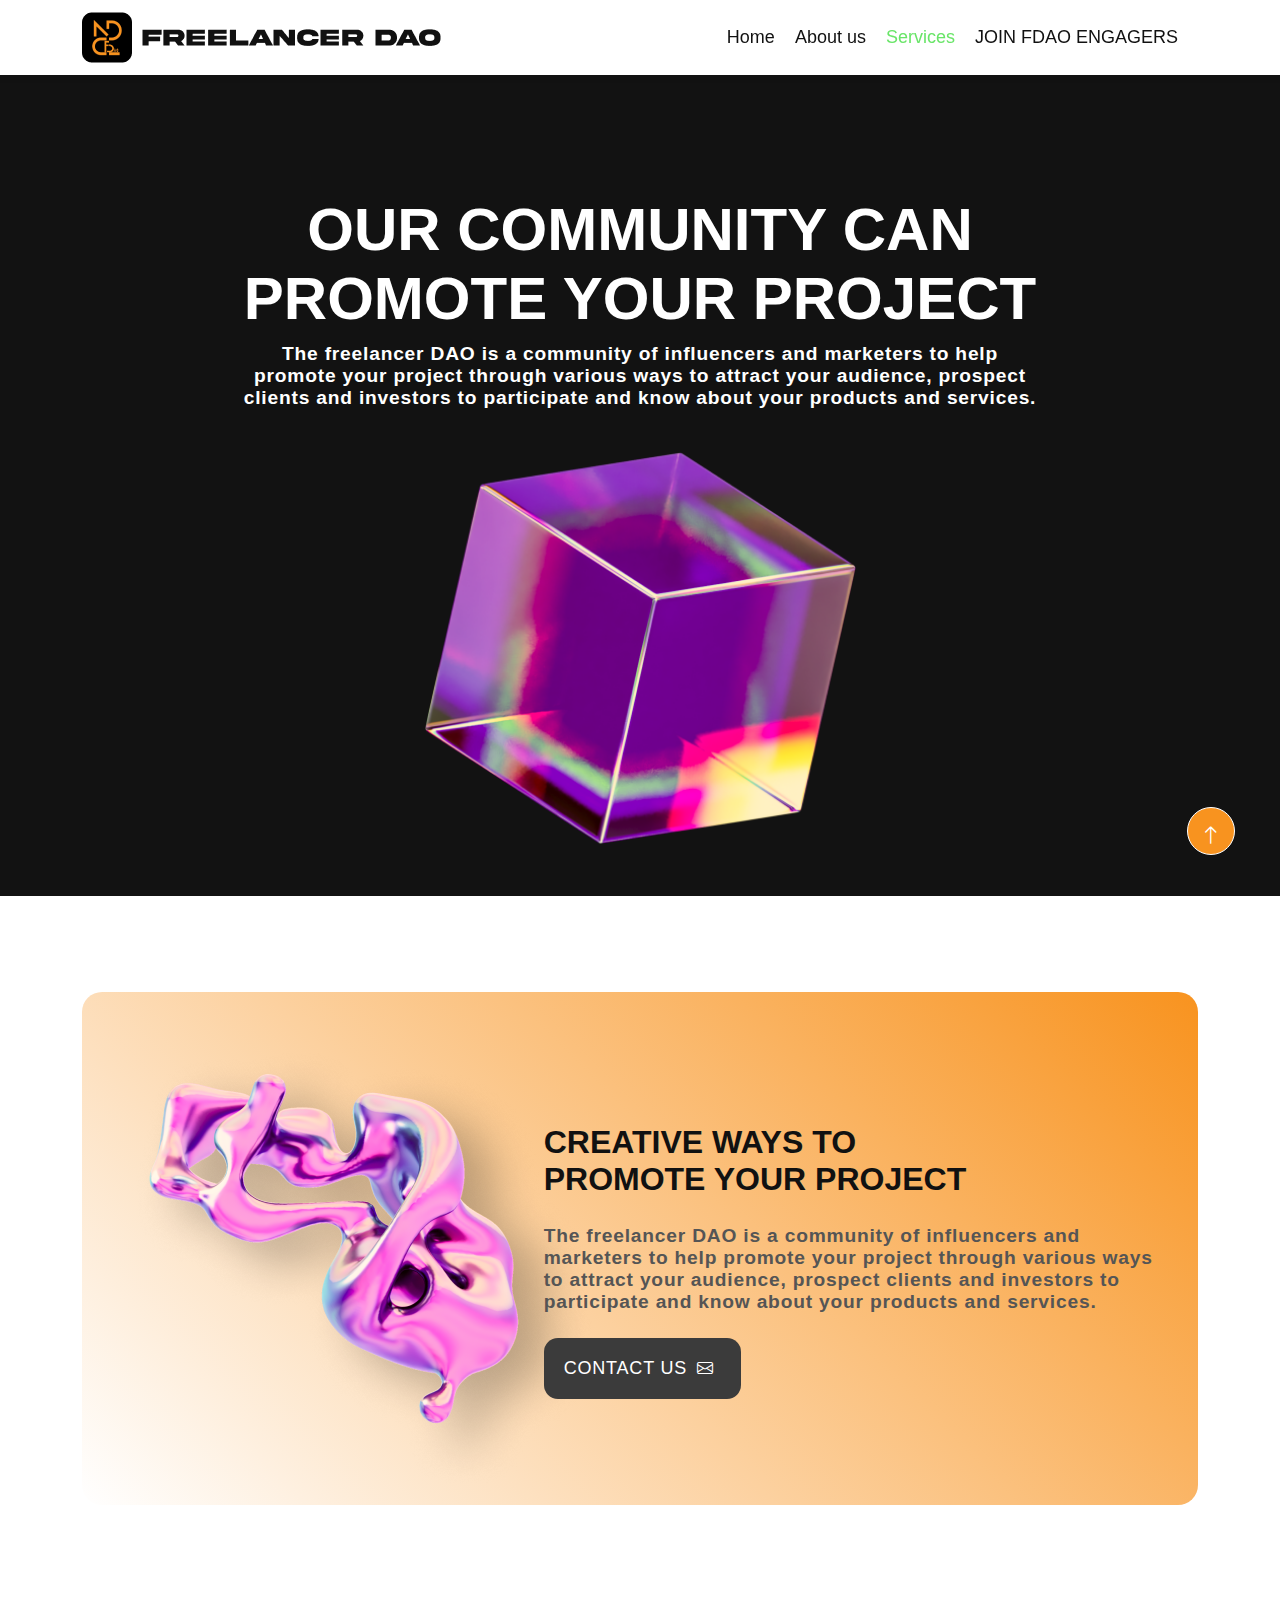
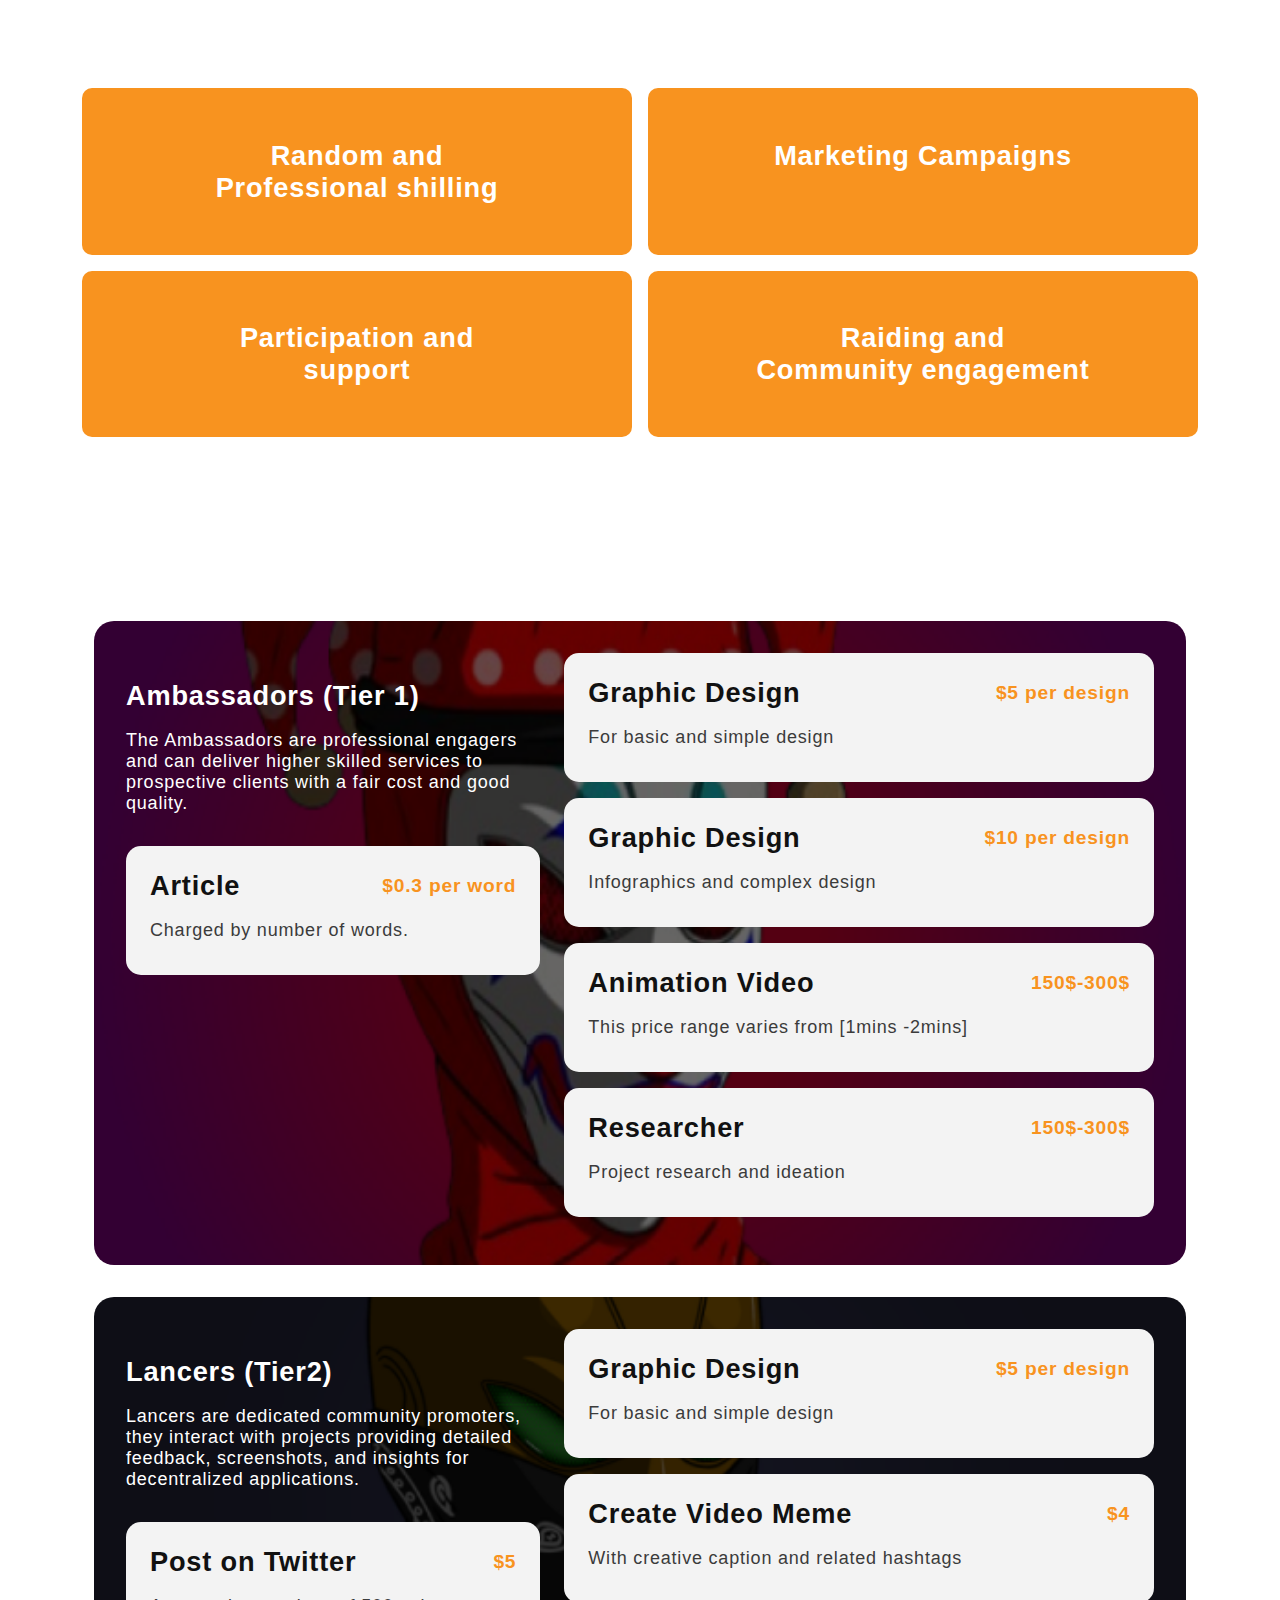
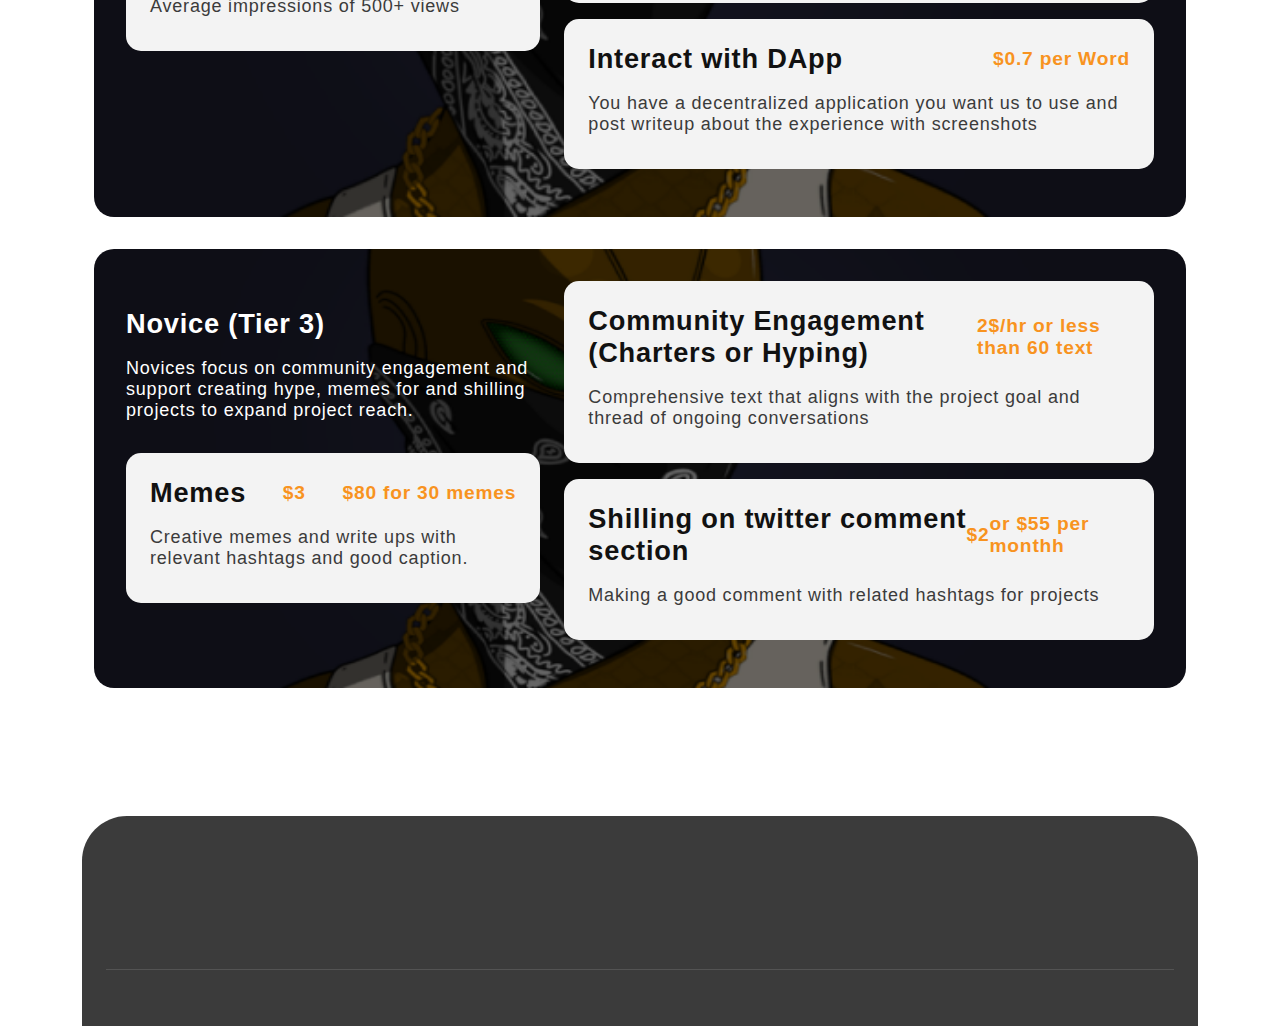
==== services.html @ 17344876 "Initial commit" ====
<!DOCTYPE html>
<html lang="en">
    <head>
        <meta charset="utf-8">
        <title>FDAO NEAR</title>
        <meta content="width=device-width, initial-scale=1.0" name="viewport">
        <meta content="" name="keywords">
        <meta content="" name="description">
    
        <!-- Favicon -->
        <link href="img/favicon.ico" rel="icon">
    
        <!-- Google Web Fonts -->
        <link rel="preconnect" href="https://fonts.googleapis.com">
        <link rel="preconnect" href="https://fonts.gstatic.com" crossorigin>
        <link href="https://cdnjs.cloudflare.com/ajax/libs/font-awesome/5.10.0/css/all.min.css" rel="stylesheet">
        <link href="https://cdn.jsdelivr.net/npm/bootstrap-icons@1.4.1/font/bootstrap-icons.css" rel="stylesheet">
        <link href="lib/animate/animate.min.css" rel="stylesheet">
        <link href="lib/owlcarousel/assets/owl.carousel.min.css" rel="stylesheet">
        <link href="css/bootstrap.min.css" rel="stylesheet">
        <link href="css/style.css" rel="stylesheet">

        <style>

    </style>
</head>
<body>

    <!-- Spinner Start -->
    <div id="spinner"
        class="show bg-white position-fixed translate-middle w-100 vh-100 top-50 start-50 d-flex align-items-center justify-content-center">
        <div class="spinner-grow custom-spinner" style="width: 3rem; height: 3rem;" role="status">
        </div>
    </div>
    <!-- Spinner End -->

    <!-- Navbar Start -->
    <div class="container-fluid sticky-top">
        <div class="container">
            <nav class="navbar navbar-expand-lg navbar-dark p-0">
                <div class="logo-img">
                    <img src="img/logo.png" alt="FDAO logo">
                </div>
                <button type="button" class="navbar-toggler ms-auto me-0" data-bs-toggle="collapse" data-bs-target="#navbarCollapse">
                    <i class="bi bi-list"></i> <!-- Bootstrap icon for the mobile menu -->
                </button>                
                <div class="collapse navbar-collapse" id="navbarCollapse">
                    <div class="navbar-nav ms-auto">
                        <a href="index.html" class="nav-item nav-link">Home</a>
                        <a href="about.html" class="nav-item nav-link">About us</a>
                        <a href="services.html" class="nav-item nav-link active">Services</a>
                        <a href="https://docs.google.com/forms/d/e/1FAIpQLSdF_F1b4ozkU90hA4HeN0qB0PHYrg2vzZUc6NJ2xnMihj66JA/viewform?usp=pp_url" target="_blank" class="nav-item nav-link">JOIN FDAO ENGAGERS</a>
                    </div>
                </div>
            </nav>
        </div>
    </div>
    <!-- Navbar End -->

   <!-- section  starts -->

    <div class="serv-section">
        <div class="container">
            <h1 class="serv-title">OUR COMMUNITY CAN<br>PROMOTE YOUR PROJECT</h1>
            <h4 class="serv-subtitle">The freelancer DAO is a community of influencers and marketers to help promote your project through various ways to attract your audience, prospect clients and investors to participate and know about your products and services.</h4>
            <img src="img/cube.png" alt="Floating Cube" class="floating-cube">
        </div>
    </div>

    <section class="sectionmr">
    <div class="container">
        <div class="service-card">
            <div class="braxr row align-items-center">
                <div class="col-md-4">
                    <img src="img/creative.png" alt="Creative Ways" class="service-icon">
                </div>
                <div class="col-md-7">
                    <h2>CREATIVE WAYS TO<br>PROMOTE YOUR PROJECT</h2>
                    <h4>The freelancer DAO is a community of influencers and marketers to help promote your project through various ways to attract your audience, prospect clients and investors to participate and know about your products and services.</h4>
                    <a href="https://t.me/+amyuPhYNlHI0MmFk" target="_blank" class="follow-btn">
                        <p>CONTACT US</p>
                        <i class="bi bi-envelope me-2"></i>
                    </a>
                </div>
            </div>
        </div>

        <div class="wow fadeIn mb-3" data-wow-delay="0.1s" style="max-width: 500px;">
            <h2 class="section-title">SERVICES WE PROVIDE</h2>
        </div>
        
        <div class="services-grid">
            <div class="service-item">
                <h3>Random and<br>Professional shilling</h3>
            </div>
            <div class="service-item">
                <h3>Marketing Campaigns</h3>
            </div>
            <div class="service-item">
                <h3>Participation and<br>support</h3>
            </div>
            <div class="service-item">
                <h3>Raiding and<br>Community engagement</h3>
            </div>
        </div>

        
            <div class="container py-5">
                <div class="wow fadeIn mb-3" data-wow-delay="0.1s" style="max-width: 500px;">
                    <h2 class="section-title">OUR SERVICES</h2>
                </div>
                
                <!-- Tier 1 -->
                <div class="tier-card containerev">
                    <div class="row">
                        <div class="col-lg-5">
                            <h3 class="service-title">Ambassadors (Tier 1)</h3>
                            <p class="service-description">The Ambassadors are professional engagers and can deliver higher skilled services to prospective clients with a fair cost and good quality.</p>
                            
                            <div class="price-card">
                                <div class="price-title">
                                    <h3>Article</h3>
                                    <h4 class="price-amount">$0.3 per word</h4>
                                </div>
                                <p class="price-description">Charged by number of words.</p>
                            </div>
                        </div>

                        <div class="col-lg-7">
                            <div class="price-card">
                                <div class="price-title">
                                    <h3>Graphic Design</h3>
                                    <h4 class="price-amount">$5 per design</h4>
                                </div>
                                <p class="price-description">For basic and simple design</p>
                            </div>

                            <div class="price-card">
                                <div class="price-title">
                                    <h3>Graphic Design</h3>
                                    <h4 class="price-amount">$10 per design</h4>
                                </div>
                                <p class="price-description">Infographics and complex design</p>
                            </div>

                            <div class="price-card">
                                <div class="price-title">
                                    <h3>Animation Video</h3>
                                    <h4 class="price-amount">150$-300$</h4>
                                </div>
                                <p class="price-description">This price range varies from [1mins -2mins]</p>
                            </div>

                            <div class="price-card">
                                <div class="price-title">
                                    <h3>Researcher</h3>
                                    <h4 class="price-amount">150$-300$</h4>
                                </div>
                                <p class="price-description">Project research and ideation</p>
                            </div>
                            
                        </div>
                    </div>
                    <img src="img/ambassadorbg.png" alt="FDAO NFT" class="clown-mask">
                </div>

        
                <!-- Tier 2 -->
                <div class="tier-card containerev">
                    <div class="row">
                        <div class="col-lg-5">
                            <h3 class="service-title">Lancers (Tier2)</h3>
                            <p class="service-description">Lancers are dedicated community promoters, they interact with projects providing detailed feedback, screenshots, and insights for decentralized applications.</p>
                            <div class="price-card">
                                <div class="price-title">
                                    <h3>Post on Twitter</h3>
                                    <h4 class="price-amount">$5</h4>
                                </div>
                                <p class="price-description">Average impressions of 500+ views</p>
                            </div>
                        </div>

                        <div class="col-lg-7">
                            <div class="price-card">
                                <div class="price-title">
                                    <h3>Graphic Design</h3>
                                    <h4 class="price-amount">$5 per design</h4>
                                </div>
                                <p class="price-description">For basic and simple design</p>
                            </div>

                            <div class="price-card">
                                <div class="price-title">
                                    <h3>Create Video Meme</h3>
                                    <h4 class="price-amount">$4</h4>
                                </div>
                                <p class="price-description">With creative caption and related hashtags</p>
                            </div>

                            <div class="price-card">
                                <div class="price-title">
                                    <h3>Interact with DApp</h3>
                                    <h4 class="price-amount">$0.7 per Word</h4>
                                </div>
                                <p class="price-description">You have a decentralized application you want us to use and post writeup about the experience with screenshots</p>
                            </div>
                            
                        </div>
                    </div>
                    <img src="img/lancerbg.png" alt="FDAO NFT" class="clown-mask">
                </div>
            
        
                <!-- Tier 3 -->
                <div class="tier-card containerev">
                    <div class="row">
                        <div class="col-lg-5">
                            <h3 class="service-title">Novice (Tier 3)</h3>
                            <p class="service-description">Novices focus on community engagement and support creating hype, memes for and shilling projects to expand project reach.</p>
                            
                            <div class="price-card">
                                <div class="price-title">
                                    <h3>Memes</h3>
                                    <h4 class="price-amount">$3</h4>
                                    <h4 class="price-amount">$80 for 30 memes</h4>
                                </div>
                                <p class="price-description">Creative memes and write ups with relevant hashtags and good caption.</p>
                            </div>
                        </div>

                        <div class="col-lg-7">
                            <div class="price-card">
                                <div class="price-title">
                                    <h3>Community Engagement (Charters or Hyping)</h3>
                                    <h4 class="price-amount">2$/hr or less than 60 text</h4>
                                </div>
                                <p class="price-description">Comprehensive text that aligns with the project goal and thread of ongoing conversations</p>
                            </div>

                            <div class="price-card">
                                <div class="price-title">
                                    <h3>Shilling on twitter comment section</h3>
                                    <h4 class="price-amount">$2</h4>
                                    <h4 class="price-amount">or $55 per monthh</h4>
                                </div>
                                <p class="price-description">Making a good comment with related hashtags for projects </p>
                            </div>
                            
                        </div>
                    </div>
                    <img src="img/lancerbg.png" alt="FDAO NFT" class="clown-mask">
                </div>

            </div>



    <!-- Footer Start -->
   <div class="container-fluid text-white-50 footer pt-5 mt-5">
    <div class="container pb-2">
        <div class="d-flex justify-content-between mb-5">
            <div class="col-md-6 col-lg-3 wow fadeIn" data-wow-delay="0.1s">
                <div class="logo-footer">
                    <img src="img/logo_footer.png" alt="FDAO logo">
                </div>
            </div>

            <div class="col-md-6 col-lg-3 wow fadeIn" data-wow-delay="0.7s">
                <div class="d-flex pt-2 justify-content-end">
                    <a class="btn btn-social" href="https://near.social/mob.near/widget/ProfilePage?accountId=freelancerdao.near" target="_blank"><img src="img/nearsocial.png" alt="Near Social Icon"></a>
                    <a class="btn btn-social" href="https://t.me/+amyuPhYNlHI0MmFk" target="_blank"><img src="img/tg.png" alt="Telegram Icon"></a> 
                    <a class="btn btn-outline-light btn-social" href="https://tr.ee/xzM1qCwU1R" target="_blank"><i class="fab fa-facebook-f"></i></a>
                    <a class="btn btn-outline-light btn-social" href="https://web.facebook.com/groups/572489001749768/?ref=share&_rdc=1&_rdr" target="_blank"><i class="fab fa-twitter"></i></a>
                </div>
            </div>
        </div>

        <hr>

        <div class="col-md-6 col-lg-6 wow fadeIn mb-2" data-wow-delay="0.2s">
            <span>© 2024 Freelancer DAO. All Rights Reserved.</span>
       </div>

    </div>
    <div class="container">
    </div>
</div>
<!-- Footer End -->

</section>


            <!-- Back to Top -->
    <a href="#" class="btn btn-lg btn-lg-square back-to-top pt-2"><i class="bi bi-arrow-up"></i></a>


    <!-- JavaScript Libraries -->
    <script src="https://ajax.googleapis.com/ajax/libs/jquery/3.6.1/jquery.min.js"></script>
    <script src="https://cdn.jsdelivr.net/npm/bootstrap@5.0.0/dist/js/bootstrap.bundle.min.js"></script>
    <script src="lib/wow/wow.min.js"></script>
    <script src="lib/easing/easing.min.js"></script>
    <script src="lib/waypoints/waypoints.min.js"></script>
    <script src="lib/counterup/counterup.min.js"></script>
    <script src="lib/owlcarousel/owl.carousel.min.js"></script>

    <!-- Template Javascript -->
    <script src="js/main.js"></script>


    <!--Bootstrap scripts-->
    <script src="https://code.jquery.com/jquery-3.5.1.slim.min.js"></script>
<script src="https://cdn.jsdelivr.net/npm/@popperjs/core@2.9.2/dist/umd/popper.min.js"></script>
<script src="https://stackpath.bootstrapcdn.com/bootstrap/4.5.2/js/bootstrap.min.js"></script>

</body>

</html>
---- css/style.css ----
@import url('https://fonts.cdnfonts.com/css/akira-expanded');        

@font-face {
    font-family: 'stapel';
    src: url('fonts/stapel-semi-expanded-medium.otf') format('opentype');
}
                
:root {
    --primary: #F8931F;
    --secondary: #15ACE1;
    --light: #F4F7FE;
    --dark: #14183E;
    
}
:root {
    --orange: #F8931F;
    --orange-darker: #be6f14;
    --black: #111111;
    --black-lighter: #3B3B3B;
    --grey: #F3F3F3;
    --white: #F1F1F1;
    --green: #69E568;
}

h1, .h1, h2, .h2, .h2_mobile{
    font-family: 'Akira Expanded', sans-serif;
    line-height: normal;
}

h3, .h3, h4, .h4, p, .p_mobile{
    font-family: 'stapel', sans-serif;
    line-height: normal;
    letter-spacing:  0.05rem;
}

h1, .h1{
    font-size: 3.75rem;
}

h2, .h2{
    font-size: 2rem;
}

.h2_mobile{
    font-size: 1.875rem;
}

h3, .h3{
    font-size: 1.7rem;
}

h4, .h4{
    font-size: 1.2rem; 
}

p {
    font-size: 1.125rem;
}

.p_mobile{
    font-family: 'stapel', sans-serif;
    font-size:  0.9375rem;
}

@media (max-width: 767px) {
    h1, .h1{
        font-size: 1.875rem;
    }
    
    h2, .h2{
        font-size: 1.6rem;
    }
    
    h3, .h3{
        font-size: 1.375rem;
    }
    
    h4, .h4{
        font-size: 1.125rem;
    }
    
    p {
        font-size: 0.9375rem;
    }

    .logo-img img{
        width: 220px;
    }
}

/*** Spinner ***/
#spinner {
    opacity: 0;
    visibility: hidden;
    transition: opacity .5s ease-out, visibility 0s linear .5s;
    z-index: 99999;
}

#spinner.show {
    transition: opacity .5s ease-out, visibility 0s linear 0s;
    visibility: visible;
    opacity: 1;
}

.custom-spinner {
    color: #F8931F;
}


.back-to-top {
    position: fixed;
    display: none;
    right: 45px;
    bottom: 45px;
    z-index: 99;
    background-color: #F8931F;
    border-color: #fff;
    }

.bi-arrow-up {
    color: #ffffff;
}


.back-to-top:hover {
    box-shadow: 0 8px 16px rgba(0, 0, 0, 0.3);
    background-color: #e68518;
    transform: translateY(-5px);
}


/*** Button ***/
.btn {
    font-weight: 500;
    transition: .5s;
}

.btn-square {
    width: 38px;
    height: 38px;
}

.btn-sm-square {
    width: 32px;
    height: 32px;
}

.btn-lg-square {
    width: 48px;
    height: 48px;
}

.btn-square,
.btn-sm-square,
.btn-lg-square {
    padding: 0;
    display: flex;
    align-items: center;
    justify-content: center;
    font-weight: normal;
    border-radius: 50px;
}


/*** Navbar ***/
.sticky-top {
    top: -150px;
    transition: .5s;
    background-color: #fff;
    box-shadow: 0 4px 6px rgba(0, 0, 0, 0.05);
}

.navbar {
    padding: 11px 0 !important;
    height: 75px;
}

.navbar .navbar-nav .nav-link {
    margin-right: 20px;
    padding: 0;
    color: var(--black);
    outline: none;
}

#navbarCollapse{
    color: var(--green);
}

.navbar .navbar-nav .nav-link {
    margin-right: 20px;
    padding: 0;
    color: var(--black);
    outline: none;
    font-family: 'stapel', sans-serif;
    font-size: 18px;
}

@media (min-width: 990px) {
    .navbar-nav { 
        align-items: center;
    }
}

.navbar .navbar-nav .nav-link:hover,
.navbar .navbar-nav .nav-link.active {
    color:  var(--grey);
}

.navbar .navbar-nav .nav-link:hover,
.navbar .navbar-nav .nav-link.active {
    color:  var(--green);
}

.navbar .dropdown-toggle::after {
    border: none;
    content: "\f107";
    font-family: 'stapel', sans-serif;
    font-weight: 900;
    vertical-align: middle;
    margin-left: 8px;
}

@media (max-width: 991.98px) {
    .navbar .navbar-nav {
        padding: 0 15px;
        background: var(--orange);
    }

    .navbar .navbar-nav .nav-link  {
        margin-right: 0;
        padding: 10px 0;
    }
}

@media (min-width: 992px) {
    .navbar .nav-item .dropdown-menu {
        display: block;
        border: none;
        margin-top: 0;
        top: 150%;
        opacity: 0;
        visibility: hidden;
        transition: .5s;
    }

    .navbar .nav-item:hover .dropdown-menu {
        top: 100%;
        visibility: visible;
        transition: .5s;
        opacity: 1;
    }
}


.navbar-dark .navbar-toggler {
    color: var(--orange);
    border-color: var(--orange);
}


/*** Hero Header ***/
.hero-header {
    margin-top: -75px;
    background: url(../img/bg-hero.png) center center no-repeat;
    background-size: cover;
}

.hero-header .breadcrumb-item+.breadcrumb-item::before {
    color: var(--light);
}

.title-hero{
    color: var(--black);
}

.hero-subtitle{
    color: var(--black-lighter);
}

.follow-btn {
    display: inline-flex;
    background-color: var(--black-lighter);
    color: #FFFFFF;
    padding: 2px 20px;
    text-decoration: none;
    border-radius: 14px;
    transition: background-color 0.3s ease, border 0.3s ease;
    align-items: center;
    gap: 10px;
}

.follow-btn:hover {
    background-color: var(--black);
    color: var(--white);
}

.partners-container {
    margin: 7vw 0 7vw 0;
    overflow: hidden;
    width: 100%;
  }
  
  .partners-scroll {
    display: flex;
    animation: scroll 15s linear infinite;
  }
  
  .partner-logo {
    flex: 0 0 auto;
    margin: 0 40px;
  }

  @media (max-width: 767px) {
    .partners-scroll {
        display: flex;
        animation: scroll 5s linear infinite;
      }

    .partner-logo {
        flex: 0 0 auto;
        margin: 0 20px;
      }

    .partner-logo img{
        height: 30px;
      }
}
  
  @keyframes scroll {
    0% {
      transform: translateX(0);
    }
    100% {
      transform: translateX(-50%);
    }
  }


/*** Section Title ***/

.section-title {
    background-color:var(--orange);
    color: var(--black);
    display: inline-flex;
    padding: 2px 6px;
    border-radius: 7px;
    margin-bottom: 20px;
}

.product-card {
    border-radius: 45px;
    padding: 3vw 0px 0px 35px;
    margin-bottom: 100px;
}

.bx1{
    background-color: var(--white);
}

.bx2{
    background-color: var(--orange);
}

.bx1 h3 {
    margin: 2px 0 !important;
    background-color: var(--orange);
    color: black;
    padding: 5px 10px;
    border-radius: 8px;
    display: inline-flex;
}

.bx2 h3 {
    margin: 2px 0 !important;
    background-color: var(--white);
    color: black;
    padding: 5px 10px;
    border-radius: 8px;
    display: inline-flex;
}

.bx1 h4, .bx2 h4  {

}


.product-card img {
    max-width: 450px; 
    float: right;
}

.product-card .btn {
    background-color: #333;
    color: white;
    border: none;
    padding: 5px 15px;
    border-radius: 20px;
}

.txt h4{
    margin: 10px 0 !important;
}

.multi-link h4{
    color: var(--black-lighter);
}

.multi-link:hover {
    transform: translateY(-5px);
    transition: all 0.3s ease;
}


/*** About ***/
.about-img {
    position: relative;
    overflow: hidden;
}

.about-img::after {
    position: absolute;
    content: "";
    width: 100%;
    height: 100%;
    top: 0;
    left: 0;
    background: url(../img/bg-about-img.png) top left no-repeat;
    background-size: contain;
}




/*** Case Study ***/
.case-item img {
    transition: .5s;
}
  
.case-item:hover img {
    transform: scale(1.2);
}
  
.case-overlay {
    position: absolute;
    padding: 30px;
    width: 100%;
    height: 100%;
    top: 0;
    left: 0;
    display: flex;
    flex-direction: column;
    align-items: flex-start;
    justify-content: flex-end;
    background: linear-gradient(rgba(20, 24, 62, 0), var(--dark));
    z-index: 1;
}

.case-overlay small {
    display: inline-block;
    padding: 3px 15px;
    color: #FFFFFF;
    font-size: 1.3em;
    font-family: stapel;
    background: rgba(20, 24, 62, .7);
    border-radius: 15px;
    margin-bottom: 7px;
}

.case-overlay span.btn:hover {
    color: var(--primary);
    background: #FFFFFF;
    border-color: #FFFFFF;
}


/*** FAQs ***/
.accordion .accordion-item {
    border: none;
    margin-bottom: 15px;
}

.accordion .accordion-button {
    background: var(--light);
    border-radius: 2px;
}

.accordion .accordion-button:not(.collapsed) {
    color: #FFFFFF;
    background: var(--primary);
    box-shadow: none;
}

.accordion .accordion-button:not(.collapsed)::after {
    background-image: url("data:image/svg+xml,%3csvg xmlns='http://www.w3.org/2000/svg' viewBox='0 0 16 16' fill='%23fff'%3e%3cpath fill-rule='evenodd' d='M1.646 4.646a.5.5 0 0 1 .708 0L8 10.293l5.646-5.647a.5.5 0 0 1 .708.708l-6 6a.5.5 0 0 1-.708 0l-6-6a.5.5 0 0 1 0-.708z'/%3e%3c/svg%3e");
}

.accordion .accordion-body {
    padding: 15px 0 0 0;
}


/*** Testimonial ***/
.testimonial-carousel {
    position: relative;
}

.testimonial-carousel .owl-nav {
    position: absolute;
    width: 40px;
    height: 100%;
    top: calc(50% - 50px);
    left: -21px;
    display: flex;
    flex-direction: column;
    align-items: center;
}

.testimonial-carousel .owl-nav .owl-prev,
.testimonial-carousel .owl-nav .owl-next {
    margin: 5px 0;
    width: 40px;
    height: 40px;
    display: flex;
    align-items: center;
    justify-content: center;
    color: var(--primary);
    background: #FFFFFF;
    border: 1px solid var(--primary);
    border-radius: 40px;
    font-size: 18px;
    transition: .5s;
}

.testimonial-carousel .owl-nav .owl-prev:hover,
.testimonial-carousel .owl-nav .owl-next:hover {
    background: var(--primary);
    color: #FFFFFF;
}

.testimonial-carousel .owl-dots {
    margin-top: 35px;
    margin-left: 3rem;
}

.testimonial-carousel .owl-dot {
    position: relative;
    display: inline-block;
    margin-right: 10px;
    width: 15px;
    height: 15px;
    background: #FFFFFF;
    border: 1px solid var(--primary);
    border-radius: 15px;
    transition: .5s;
}

.testimonial-carousel .owl-dot.active {
    width: 30px;
    background: var(--primary);
}


/*** Team ***/
.team-section {
    background-color: #ffa500;
    padding: 2rem 0;
}

.team-member {
    background-color: white;
    border-radius: 40px;
    padding: 1rem;
    text-align: center;
    margin-bottom: 1rem;
}

.team-member:hover {
    background-color: var(--white);
    transform: scale(1.05);
    transition: transform 0.3s ease;
}

.member-avatar {
    width: 100px;
    height: 100px;
    border-radius: 50%;
    margin: 0 auto 1rem;
    position: relative;
    overflow: hidden;
}

.member-name {
    margin: 0 !important;
    color: var(--black);
}

.member-role {
    color: var(--black-lighter);
    margin: 0 !important;
}


/*** Footer ***/
.footer {
    background-color: var(--black-lighter);
    color: #ffffff;
    border-radius: 45px 45px 0px 0px;
}

.sectionmr{
    background-color: var(--black);
}

.contact-btn {
    display: inline-block;
    background-color:  var(--orange);
    color:  var(--black);
    font-family: 'stapel', sans-serif;
    font-size: 22px;
    font-weight: bold;
    padding: 7px 14px;
    text-decoration: none;
    border-radius: 7px;
    transition: background-color 0.3s ease, border 0.3s ease;
}

.contact-btn:hover {
    background-color:  var(--orange-darker);
    color:  var(--black);
}

.footer .btn.btn-social {
    margin-left: 10px;
    width: 40px;
    height: 40px;
    display: flex;
    align-items: center;
    justify-content: center;
    color: #ffffff;
    border: 1px solid rgba(255, 255, 255, 0.5);
    border-radius: 50%;
    transition: 0.3s;
}

@media (max-width: 767px) {
    .footer .btn.btn-social {
        width: 30px;
        height: 30px;
    }
}

.footer .btn.btn-social:hover {
    background-color: #ffffff;
    color: #333333;
}

.footer .copyright {
    padding: 25px 0;
    font-size: 14px;
    border-top: 1px solid rgba(255, 255, 255, 0.1);
}

.footer .copyright a {
    color: rgba(255, 255, 255, 0.5);
}

.footer .copyright a:hover {
    color: #ffffff;
}

.footer .footer-menu a {
    color: rgba(255, 255, 255, 0.5);
    transition: 0.3s;
}

.footer .footer-menu a:hover {
    color: #ffffff;
}


/*** About Section ***/

.hero-section {
    background: linear-gradient(180deg, #FF7A18 0%, #F44336 50%, #E91E63 100%);
    color: white;
    position: relative;
  }

.hero-content {
    max-width: 1000px;
    margin: auto;
    align-items: center;
    margin-top: -75px;
  }
  .ninja-img {
    width: 35vw;
  }

/*** Accordion code ***/

  .tab-header {
    background-color: var(--white);
    border-radius: 45px;
    padding: 15px 25px;
    display: flex;
    justify-content: space-between;
    align-items: center;
    margin-bottom: 20px;
    cursor: pointer;
    transition: background-color 0.3s;
}

.tab-header:hover {
    background-color: #fff;
}

.tab-title {
    display: flex;
    align-items: center;
    color: var(--black);
}

.tab-title h3{
    color: var(--black-lighter);
}

.tab-number {
    margin-right: 15px;
}

.tab-icon {
    width: 60px;
    height: 60px;
    border: 2px solid #000;
    border-radius: 40px;
    display: flex;
    justify-content: center;
    align-items: center;
    font-size: 40px;
    font-weight: bold;
    transition: transform 0.3s;
}

.tab-content {
    background-color: #ffa500;
    border-radius: 15px;
    padding: 15px 25px;
    margin-bottom: 10px;
    display: none;
}

.active .tab-header {
    background-color: #ffa500;
}

.active .tab-icon {
    transform: rotate(45deg);
}

/** Service Section ***/


.serv-section {
    background-color: #121212;
    text-align: center;
    padding: 5rem 1rem 0 1rem;
}

.serv-title {
    margin-bottom: 0.625rem;
    color: #fff;
}

.serv-subtitle {
    max-width: 800px;
    margin: 0 auto;
    color: #fff;
}

.sectionmr{
    background-color: #fff;
    padding-top: 2rem;
}

.floating-cube {
    width: 35vw;
    margin: 2rem auto;
}

.service-card {
    background: linear-gradient(45deg, #fff, #F8931F);
    border-radius: 20px;
    padding: 0 2rem 0 0;
    margin: 4rem 0;
}

.braxr{
    justify-content: space-between;
}

.braxr h2{
    color: var(--black);
}

.service-icon {

}

.services-grid {
    display: grid;
    grid-template-columns: repeat(2, 1fr);
    gap: 1rem;
    margin: 2rem 0;
}

.service-item {
    background-color: var(--orange);
    color: #fff;
    padding: 1.5rem;
    border-radius: 10px;
    text-align: center;
}

.service-item:hover {
    background-color: var(--orange-darker);
}s

.price-item {
    background-color: rgba(255, 255, 255, 0.05);
    padding: 1rem;
    border-radius: 10px;
    margin: 0.5rem 0;
}

.services-heading {
    background: #ff9f1c;
    display: inline-block;
    padding: 0.5rem 2rem;
    border-radius: 20px;
    font-weight: bold;
    font-size: 1.5rem;
    margin-bottom: 2rem;
}

.tier-card {
    border-radius: 20px;
    padding: 2rem;
    margin-bottom: 2rem;
    position: relative;
    overflow: hidden;
}

.tier-card .row{
    z-index: 6;
}

.tier-1 {
    background: rgba(0, 0, 0, 0.4) url("img/ambassadorbg.png");
    background-image: url("path/to/image.jpg");
    background-size: cover;
}

/* Container to position background and image */
.containerev {
    position: relative;
    border-radius: 20px;
    width: 100%;
    display: flex;
    justify-content: center;
    align-items: center;
    overflow: hidden;
}

.clown-mask {
    position: absolute;
    z-index: 4;
    top: 0;
    left: 0;
    width: 100%;
    height: 100%;
}


.tier-2 {
    background: linear-gradient(45deg, #1a1b26, #2d2e3d);
}

.tier-3 {
    background: linear-gradient(45deg, #0a4d3c, #137a5e);
}

.price-card {
    background: var(--grey);
    border-radius: 15px;
    padding: 1.5rem 1.5rem 1rem 1.5rem;
    margin-bottom: 1rem;
}

.price-card:hover {
    background: #fff;
    box-shadow: 0px 4px 10px rgba(0, 0, 0, 0.1);
}

.price-title {
    display: flex;
    justify-content: space-between;
    align-items: center;
    color: var(--black);
}

.price-title h3{
    margin: 0 !important;
}

.price-title h4{
    margin: 0 !important;
}

.price-amount {
    color: var(--orange);
}

.price-description {
    color:var(--black-lighter);
}

.service-title {
    margin-bottom: 1rem;
    color: #fff;
}

.service-description {
    margin-bottom: 2rem;
    color: #fff;
}

.meme-pricing {
    background: var(--grey);
    border-radius: 20px;
    padding: 1rem 1.5rem;
    margin-top: 1rem;
    color: #121212;
}

.meme-title {
    display: flex;
    align-items: center;
    justify-content: space-between;
    padding: -20px 0px;
}

.meme-price {
    color: var(--orange);
}

.meme-quantity {
    color: var(--orange);
    font-size: 0.9rem;
}
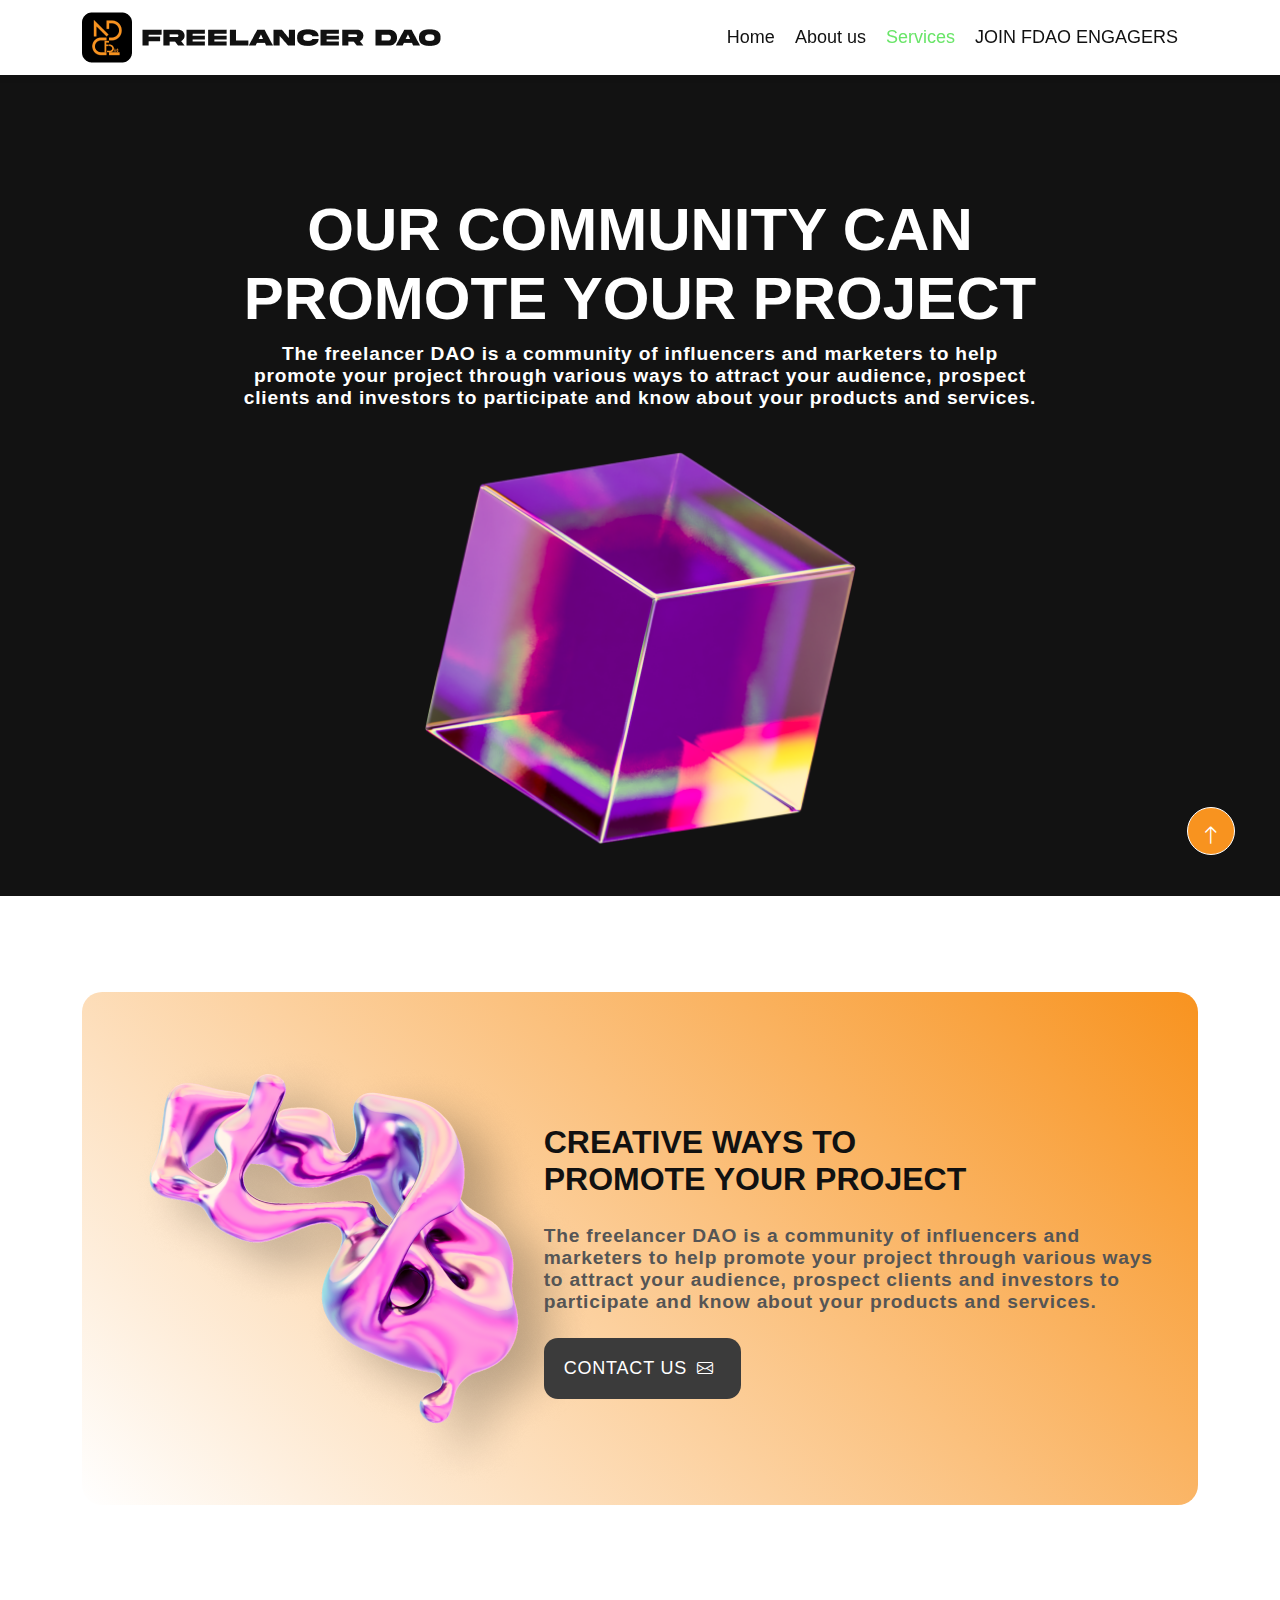
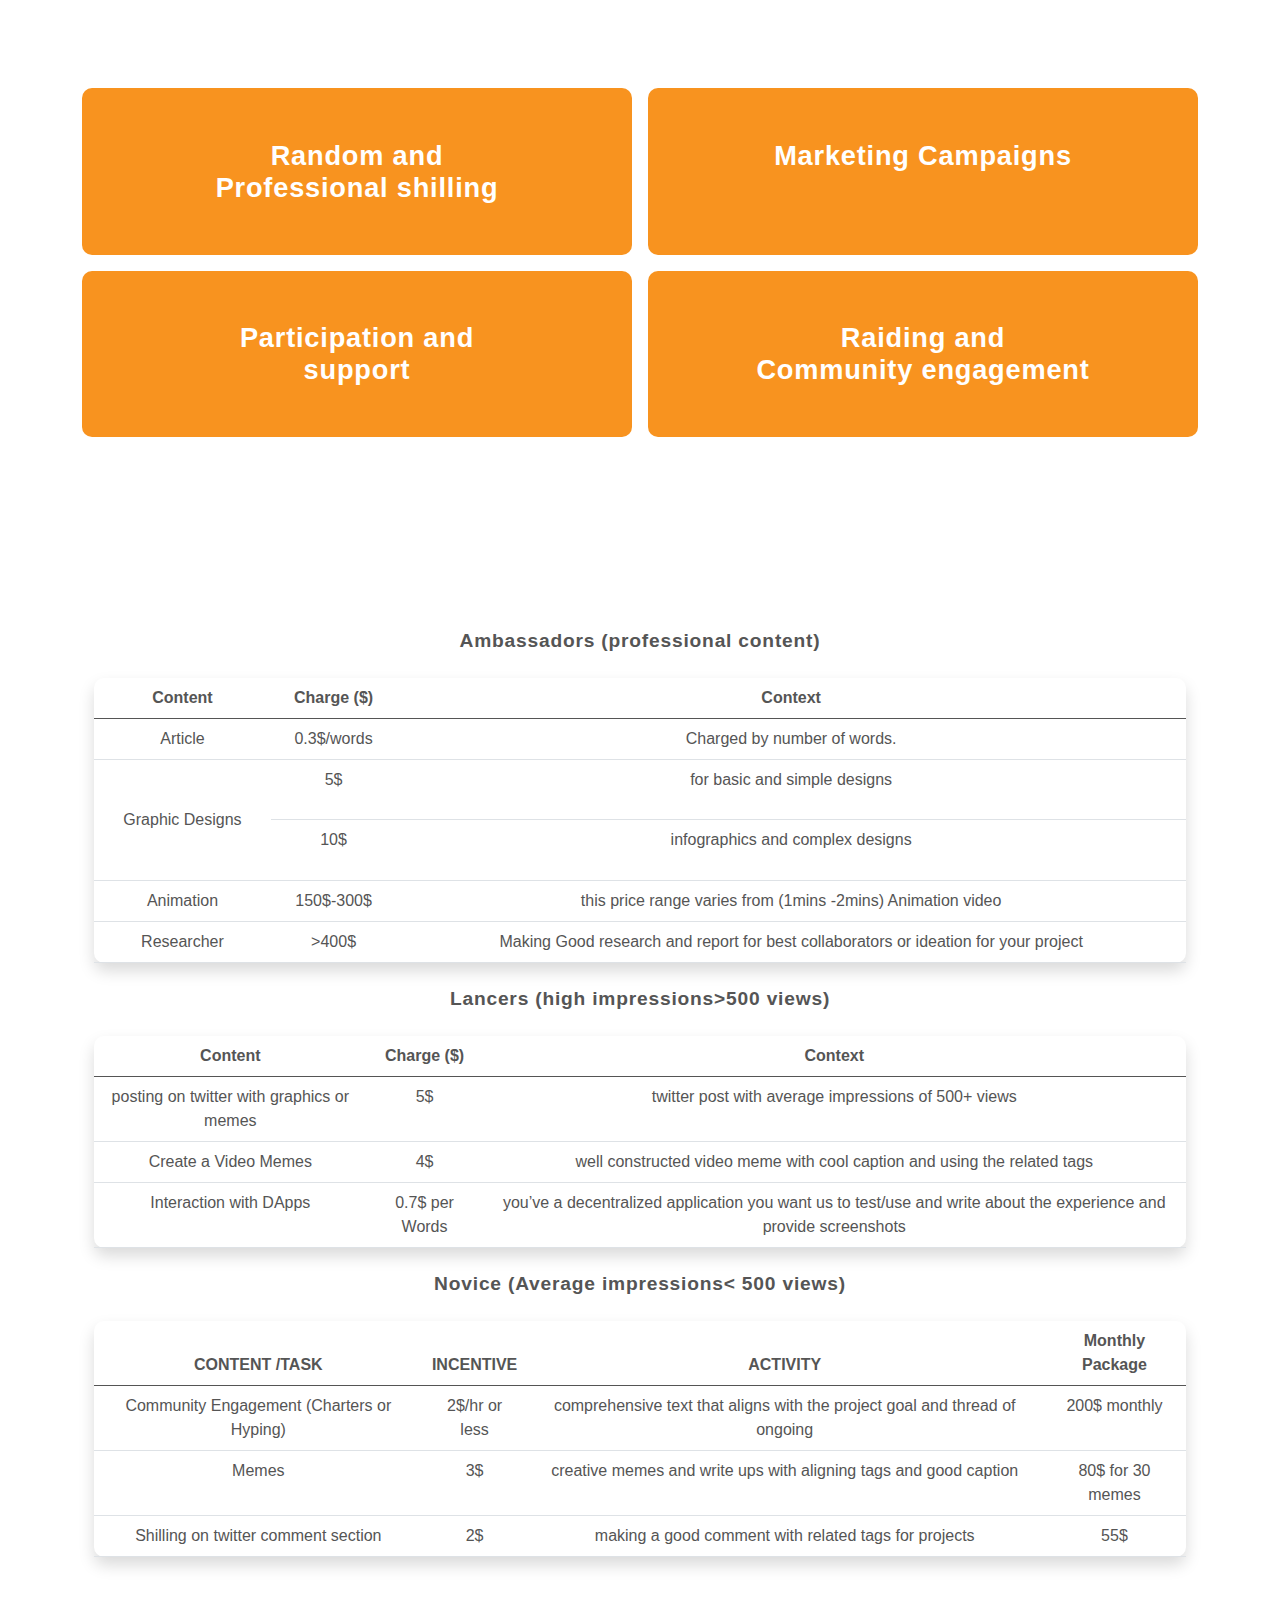
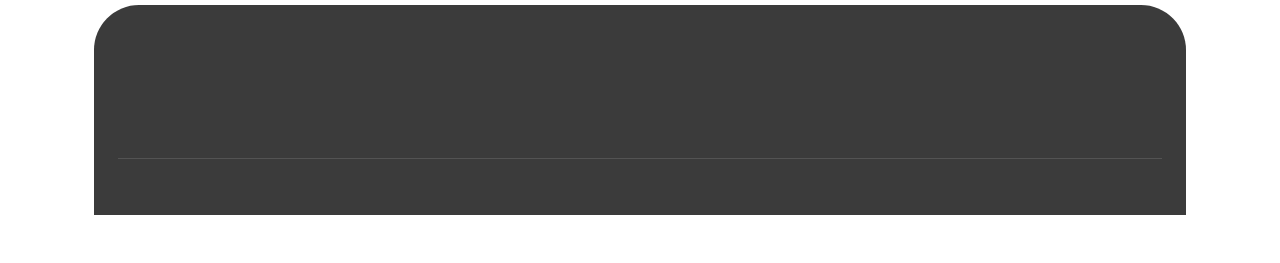
==== commit 36917210: "updated" ====
--- a/services.html
+++ b/services.html
@@ -111,148 +111,187 @@
                 </div>
                 
                 <!-- Tier 1 -->
-                <div class="tier-card containerev">
-                    <div class="row">
-                        <div class="col-lg-5">
-                            <h3 class="service-title">Ambassadors (Tier 1)</h3>
-                            <p class="service-description">The Ambassadors are professional engagers and can deliver higher skilled services to prospective clients with a fair cost and good quality.</p>
-                            
-                            <div class="price-card">
-                                <div class="price-title">
-                                    <h3>Article</h3>
-                                    <h4 class="price-amount">$0.3 per word</h4>
-                                </div>
-                                <p class="price-description">Charged by number of words.</p>
-                            </div>
-                        </div>
-
-                        <div class="col-lg-7">
-                            <div class="price-card">
-                                <div class="price-title">
-                                    <h3>Graphic Design</h3>
-                                    <h4 class="price-amount">$5 per design</h4>
-                                </div>
-                                <p class="price-description">For basic and simple design</p>
-                            </div>
-
-                            <div class="price-card">
-                                <div class="price-title">
-                                    <h3>Graphic Design</h3>
-                                    <h4 class="price-amount">$10 per design</h4>
-                                </div>
-                                <p class="price-description">Infographics and complex design</p>
-                            </div>
-
-                            <div class="price-card">
-                                <div class="price-title">
-                                    <h3>Animation Video</h3>
-                                    <h4 class="price-amount">150$-300$</h4>
-                                </div>
-                                <p class="price-description">This price range varies from [1mins -2mins]</p>
-                            </div>
-
-                            <div class="price-card">
-                                <div class="price-title">
-                                    <h3>Researcher</h3>
-                                    <h4 class="price-amount">150$-300$</h4>
-                                </div>
-                                <p class="price-description">Project research and ideation</p>
-                            </div>
-                            
-                        </div>
-                    </div>
-                    <img src="img/ambassadorbg.png" alt="FDAO NFT" class="clown-mask">
-                </div>
+                 
+                     
+                     <table class="table shadow text-center rounded ">
+                         <h4 class="text-center">Ambassadors (professional content)</h4>
+                         <thead>
+                             <tr>
+                                 <th scope="col">Content</th>
+                                 <th scope="col">Charge ($)</th>
+                                 <th scope="col">Context</th>
+                    
+                                </tr>
+                    </thead>
+                    <tbody>
+                      <tr>
+                          <td>Article</td>
+                          <td>0.3$/words</td>
+                        <td>Charged by number of words.</td>
+                        
+                    </tr>
+                    <tr >
+                        <td rowspan="2"  class="py-5" >Graphic Designs</td>
+                        <td>5$</td>
+                        <td>for basic and simple designs</td>
+                        
+                        
+                        
+                        
+                    </tr>
+                    <tr>
+                        <td>10$</td>
+                        <td>infographics and complex designs</td>
+                    </tr>
+                    
+                    
+                    
+
+                      <tr>
+                        <td>Animation</td>
+                        <td>150$-300$</td>
+                        <td>this price range varies from (1mins -2mins) Animation video
+                        </td>
+                        
+                    </tr>
+
+                    
+                    
+
+                      
+                      <tr>
+                        <td>Researcher</td>
+                        <td>>400$</td>
+                        <td>Making Good research and report for best collaborators or ideation for your project
+                        </td>
+                       
+                    </tr>
+                    
+                    
+                    
+                    
+                    
+                      
+                </tbody>
+            </table>
+            
+    
+
+
+
+
 
         
                 <!-- Tier 2 -->
-                <div class="tier-card containerev">
-                    <div class="row">
-                        <div class="col-lg-5">
-                            <h3 class="service-title">Lancers (Tier2)</h3>
-                            <p class="service-description">Lancers are dedicated community promoters, they interact with projects providing detailed feedback, screenshots, and insights for decentralized applications.</p>
-                            <div class="price-card">
-                                <div class="price-title">
-                                    <h3>Post on Twitter</h3>
-                                    <h4 class="price-amount">$5</h4>
-                                </div>
-                                <p class="price-description">Average impressions of 500+ views</p>
-                            </div>
-                        </div>
-
-                        <div class="col-lg-7">
-                            <div class="price-card">
-                                <div class="price-title">
-                                    <h3>Graphic Design</h3>
-                                    <h4 class="price-amount">$5 per design</h4>
-                                </div>
-                                <p class="price-description">For basic and simple design</p>
-                            </div>
-
-                            <div class="price-card">
-                                <div class="price-title">
-                                    <h3>Create Video Meme</h3>
-                                    <h4 class="price-amount">$4</h4>
-                                </div>
-                                <p class="price-description">With creative caption and related hashtags</p>
-                            </div>
-
-                            <div class="price-card">
-                                <div class="price-title">
-                                    <h3>Interact with DApp</h3>
-                                    <h4 class="price-amount">$0.7 per Word</h4>
-                                </div>
-                                <p class="price-description">You have a decentralized application you want us to use and post writeup about the experience with screenshots</p>
-                            </div>
-                            
-                        </div>
-                    </div>
-                    <img src="img/lancerbg.png" alt="FDAO NFT" class="clown-mask">
-                </div>
+                 <table class="table shadow text-center rounded my-2">
+                    <h4 class="text-center">Lancers (high impressions>500 views)</h4>
+                    <thead>
+                      <tr>
+                        <th scope="col">Content</th>
+                        <th scope="col">Charge ($)</th>
+                        <th scope="col">Context</th>
+                    
+                      </tr>
+                    </thead>
+                    <tbody>
+                      <tr>
+                        <td>posting on twitter with graphics or memes</td>
+                        <td>5$</td>
+                        <td>twitter post with average impressions of 500+ views </td>
+                       
+                      </tr>
+                     
+                    
+                     
+
+
+
+                      <tr>
+                        <td>Create a Video Memes</td>
+                        <td>4$</td>
+                        <td>well constructed video meme  with cool caption and using the related tags
+                        </td>
+                       
+                      </tr>
+
+
+
+
+                      
+                      <tr>
+                        <td>Interaction with DApps</td>
+                        <td>0.7$ per Words</td>
+                        <td>you’ve a decentralized application you want us to test/use and write about the experience and provide screenshots
+                        </td>
+                       
+                      </tr>
+
+
+
+
+
+                      
+                    </tbody>
+                  </table>
+        
             
         
                 <!-- Tier 3 -->
-                <div class="tier-card containerev">
-                    <div class="row">
-                        <div class="col-lg-5">
-                            <h3 class="service-title">Novice (Tier 3)</h3>
-                            <p class="service-description">Novices focus on community engagement and support creating hype, memes for and shilling projects to expand project reach.</p>
-                            
-                            <div class="price-card">
-                                <div class="price-title">
-                                    <h3>Memes</h3>
-                                    <h4 class="price-amount">$3</h4>
-                                    <h4 class="price-amount">$80 for 30 memes</h4>
-                                </div>
-                                <p class="price-description">Creative memes and write ups with relevant hashtags and good caption.</p>
-                            </div>
-                        </div>
-
-                        <div class="col-lg-7">
-                            <div class="price-card">
-                                <div class="price-title">
-                                    <h3>Community Engagement (Charters or Hyping)</h3>
-                                    <h4 class="price-amount">2$/hr or less than 60 text</h4>
-                                </div>
-                                <p class="price-description">Comprehensive text that aligns with the project goal and thread of ongoing conversations</p>
-                            </div>
-
-                            <div class="price-card">
-                                <div class="price-title">
-                                    <h3>Shilling on twitter comment section</h3>
-                                    <h4 class="price-amount">$2</h4>
-                                    <h4 class="price-amount">or $55 per monthh</h4>
-                                </div>
-                                <p class="price-description">Making a good comment with related hashtags for projects </p>
-                            </div>
-                            
-                        </div>
-                    </div>
-                    <img src="img/lancerbg.png" alt="FDAO NFT" class="clown-mask">
-                </div>
-
-            </div>
-
+                <table class="table shadow text-center rounded my-2">
+                    <h4 class="text-center">Novice (Average impressions< 500 views)</h4>
+                    <thead>
+                      <tr>
+                        <th scope="col">CONTENT /TASK</th>
+                        <th scope="col">INCENTIVE</th>
+                        <th scope="col">ACTIVITY </th>
+                        <th scope="col">Monthly Package </th>
+                    
+                      </tr>
+                    </thead>
+                    <tbody>
+                      <tr>
+                        <td>Community Engagement (Charters or Hyping) 
+
+                        </td>
+                        <td>
+
+                            2$/hr or less
+                            </td>
+                        <td>comprehensive text that aligns with the project goal and thread of ongoing  </td>
+                        <td>200$ monthly </td>
+                      </tr>
+                     
+                    
+                     
+
+
+
+                      <tr>
+                        <td>Memes</td>
+                        <td>3$</td>
+                        <td>creative memes and write ups with aligning tags and good caption </td>
+                        <td>80$ for 30 memes </td>
+                      </tr>
+
+
+
+
+                      
+                      <tr>
+                        <td>Shilling on twitter comment section </td>
+                        <td>2$</td>
+                        <td>making a good comment with related tags for projects   </td>
+                        <td>55$    </td>
+                      </tr>
+
+
+
+
+
+                      
+                    </tbody>
+                  </table>
+        
 
 
     <!-- Footer Start -->
